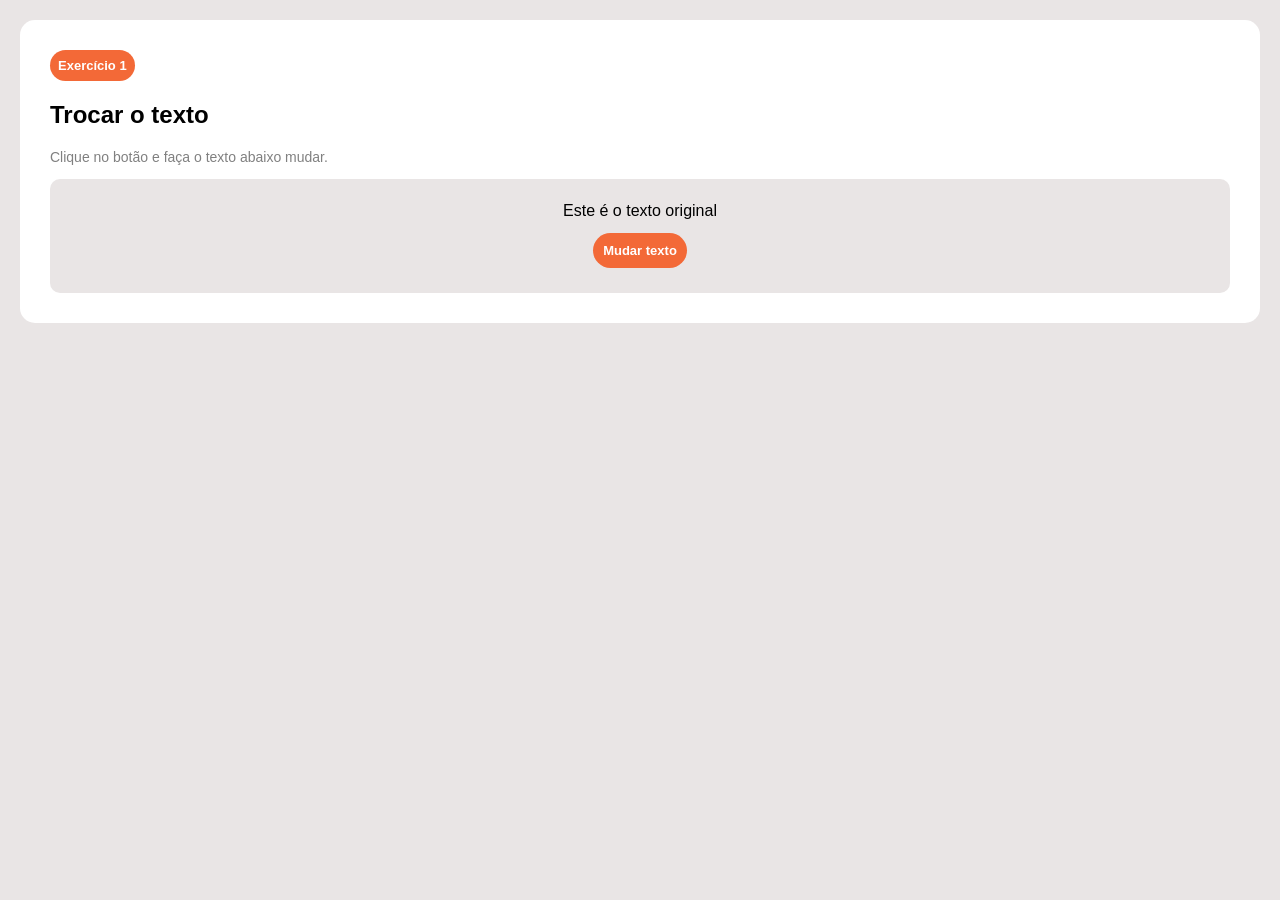
==== exerciciojs/exercicio.html @ 265ddb50 "troca de texto" ====
<!DOCTYPE html>
<html lang="pt-br">
<head>
    <meta charset="UTF-8">
    <meta name="viewport" content="width=device-width, initial-scale=1.0">
    <title>Exercício de JavaScript</title>
    <link rel="stylesheet" href="/exerciciojs/exercio.css">
</head>
<body>
    <div class="exercicio1">
        <span class="titulo">Exercício 1</span>
        <h2>Trocar o texto</h2>
        <p>Clique no botão e faça o texto abaixo mudar.</p>
        <div class="button">
            <h2 class="textoModificado">Este é o texto original</h2>
            <button type="button" class="botao">Mudar texto</button>
        </div>
        </div>
    </div>

    <script>
    const botao = document.querySelector('.botao');
    const texto = document.querySelector('.textoModificado');

    botao.addEventListener('click', () => {
        if(texto.textContent=="Este é o texto original."){
            texto.textContent = "Este é o texto modificado.";
        }else{
            texto.textContent = "Este é o texto original."
        }
    })

</script>

</body>

</html>
---- exerciciojs/exercio.css ----
body{
    color: black;
    background-color: rgb(233, 229, 229);
    font-family: Arial, sans-serif;
    display: flex;
    justify-content: center;
    align-items: center;
    margin: 20px;
}

.exercicio1{
    background-color: white;
    border-radius: 15px;
    width: 100%;
    padding: 30px;
}

.titulo{
    display: inline-block;
    background-color: rgb(243, 105, 55);
    border-radius: 50px;
    align-items: center;
    padding: 8px;
    font-size: 13px;
    color: white;
    font-weight: bold;
}

p{
    color: gray;
    font-size: 14px;
}

.button{
    color: black;
    background-color: rgb(233, 229, 229);
    font-family: Arial, sans-serif;
    align-items: center;
    text-align: center;
    padding: 10px 0 25px 0;
    border-radius: 10px;
}

.button h2{
    font-size: medium;
    font-weight: 200;
}

.button button{
    display: inline-block;
    background-color: rgb(243, 105, 55);
    border-radius: 50px;
    align-items: center;
    padding: 10px;
    font-size: 13px;
    color: white;
    font-weight: bold;
    border: none;
}
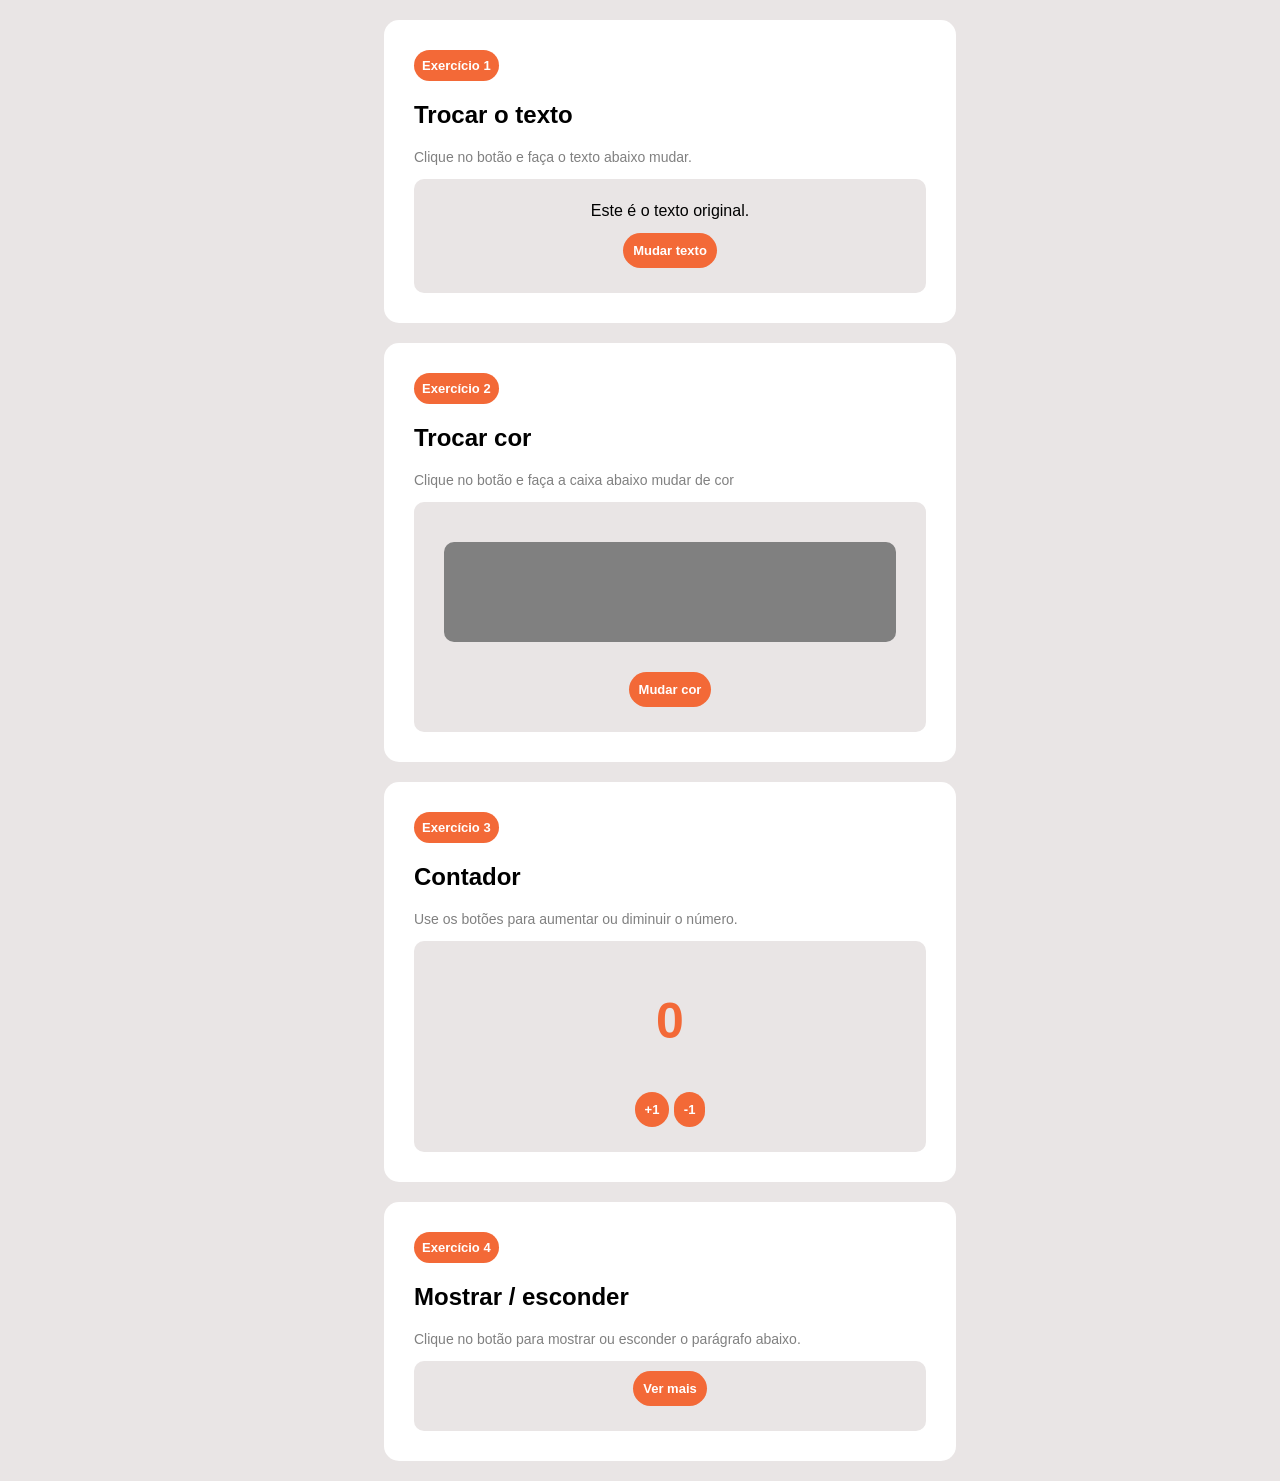
==== commit 089d8e72: "Exercicio Pronto" ====
--- a/exerciciojs/exercicio.html
+++ b/exerciciojs/exercicio.html
@@ -4,19 +4,56 @@
     <meta charset="UTF-8">
     <meta name="viewport" content="width=device-width, initial-scale=1.0">
     <title>Exercício de JavaScript</title>
-    <link rel="stylesheet" href="/exerciciojs/exercio.css">
+    <link rel="stylesheet" href="/exerciciojs/exercicio.css">
 </head>
 <body>
-    <div class="exercicio1">
-        <span class="titulo">Exercício 1</span>
-        <h2>Trocar o texto</h2>
-        <p>Clique no botão e faça o texto abaixo mudar.</p>
-        <div class="button">
-            <h2 class="textoModificado">Este é o texto original</h2>
-            <button type="button" class="botao">Mudar texto</button>
+    <div class="center">
+        <div class="exercicio1">
+            <span class="titulo">Exercício 1</span>
+            <h2>Trocar o texto</h2>
+            <p>Clique no botão e faça o texto abaixo mudar.</p>
+            <div class="button">
+                <h2 class="textoModificado">Este é o texto original.</h2>
+                <button type="button" class="botao">Mudar texto</button>
+            </div>
         </div>
+
+        <div class="exercicio1">
+            <span class="titulo">Exercício 2</span>
+            <h2>Trocar cor</h2>
+            <p>Clique no botão e faça a caixa abaixo mudar de cor</p>
+            <div class="button">
+                <h2 class="red cinza"></h2>
+                <button type="button" class="botao2">Mudar cor</button>
+            </div>
         </div>
+
+        <div class="exercicio1">
+            <span class="titulo">Exercício 3</span>
+            <h2>Contador</h2>
+            <p>Use os botões para aumentar ou diminuir o número.</p>
+            <div class="button">
+                <h2 class="numero">0</h2>
+                <button type="button" class="botaoA">+1</button>
+                <button type="button" class="botaoB">-1</button>
+            </div>
+        </div>
+
+         <div class="exercicio1">
+            <span class="titulo">Exercício 4</span>
+            <h2>Mostrar / esconder</h2>
+            <p>Clique no botão para mostrar ou esconder o parágrafo abaixo.</p>
+            <div class="button">
+                <h2 class="verMais escondido">Lorem, ipsum dolor sit amet consectetur adipisicing elit. Mollitia magni non delectus aut officia magnam! Quam aut veritatis, tenetur repellendus voluptate quibusdam necessitatibus doloribus mollitia beatae. Quas eos adipisci placeat.</h2>
+                <button type="button" class="botaoAparecer">Ver mais</button>
+            </div>
+        </div>
+
     </div>
+    
+
+
+    <!-- js abaixo -->
 
     <script>
     const botao = document.querySelector('.botao');
@@ -25,12 +62,50 @@
     botao.addEventListener('click', () => {
         if(texto.textContent=="Este é o texto original."){
             texto.textContent = "Este é o texto modificado.";
+            botao.textContent = "Retornar ao original"
         }else{
             texto.textContent = "Este é o texto original."
+            botao.textContent = "Mudar texto"
         }
-    })
+    });
 
-</script>
+    const red = document.querySelector('.red');
+    const botao2 = document.querySelector('.botao2');
+
+    botao2.addEventListener('click', () => {
+        red.classList.toggle('cinza');
+    });
+
+    const numeroAdicionado = document.querySelector('.numero');
+    const botaoAdicionar = document.querySelector('.botaoA');
+    const botaoDiminuir = document.querySelector('.botaoB');
+
+    let numero = 0;
+
+    botaoAdicionar.addEventListener('click', () => {
+        numero++
+        numeroAdicionado.textContent = numero;
+    });
+
+    botaoDiminuir.addEventListener('click', () => {
+        numero--
+        numeroAdicionado.textContent = numero;
+    });
+
+    const textoAdicionado = document.querySelector('.verMais');
+    const botaoM = document.querySelector('.botaoAparecer');
+
+    botaoM.addEventListener('click', () => {
+        textoAdicionado.classList.toggle('escondido');
+
+        if(textoAdicionado.classList.contains('escondido')){
+            botaoM.textContent = "Ver mais";
+        }else{
+            botaoM.textContent = "Ver menos";
+        }
+    });
+
+</script>   
 
 </body>
 
--- a/exerciciojs/exercicio.css
+++ b/exerciciojs/exercicio.css
@@ -0,0 +1,120 @@
+body{
+    color: black;
+    background-color: rgb(233, 229, 229);
+    font-family: Arial, sans-serif;
+    display: flex;
+    justify-content: center;
+    align-items: center;
+    margin: 20px;
+    flex-direction: column;
+    gap: 40px;
+}
+
+.exercicio1{
+    background-color: white;
+    border-radius: 15px;
+    width: 100%;
+    padding: 30px;
+}
+
+.titulo{
+    display: inline-block;
+    background-color: rgb(243, 105, 55);
+    border-radius: 50px;
+    align-items: center;
+    padding: 8px;
+    font-size: 13px;
+    color: white;
+    font-weight: bold;
+}
+
+p{
+    color: gray;
+    font-size: 14px;
+}
+
+.button{
+    color: black;
+    background-color: rgb(233, 229, 229);
+    font-family: Arial, sans-serif;
+    align-items: center;
+    text-align: center;
+    padding: 10px 0 25px 0;
+    border-radius: 10px;
+
+}
+
+.button h2{
+    font-size: medium;
+    font-weight: 200;
+}
+
+.button button{
+    background-color: rgb(243, 105, 55);
+    border-radius: 50px;
+    align-items: center;
+    padding: 10px;
+    font-size: 13px;
+    color: white;
+    font-weight: bold;
+    border: none;
+
+}
+
+/* ################# */
+
+h2.red{
+    
+    max-width: 100%;
+    height: 100px;
+    border-radius: 10px;
+    background-color: rgb(243, 105, 55);
+    margin: 30px;
+    
+}
+
+h2.cinza{
+
+    background-color: gray;
+}
+
+.botaoA{
+    border: 50px;
+    padding: 10px;
+    font-size: 13px;
+    font-weight: bold;
+    border: none;
+    color: white;
+    align-items: center;
+    background-color: rgb(243, 105, 55);
+}
+
+.botaoB{
+    border: 50px;
+    padding: 10px;
+    font-size: 13px;
+    font-weight: bold;
+    border: none;
+    color: white;
+    align-items: center;
+    background-color: rgb(243, 105, 55);
+}
+
+h2.numero{
+    color: rgb(243, 105, 55);
+    font-size: 50px;
+    font-weight: bold;
+}
+
+
+.center{
+    width: 40vw;
+    text-align:left;
+    display: flex;
+    flex-direction: column;
+    gap: 20px;
+}
+
+.escondido{
+    display: none;
+}
